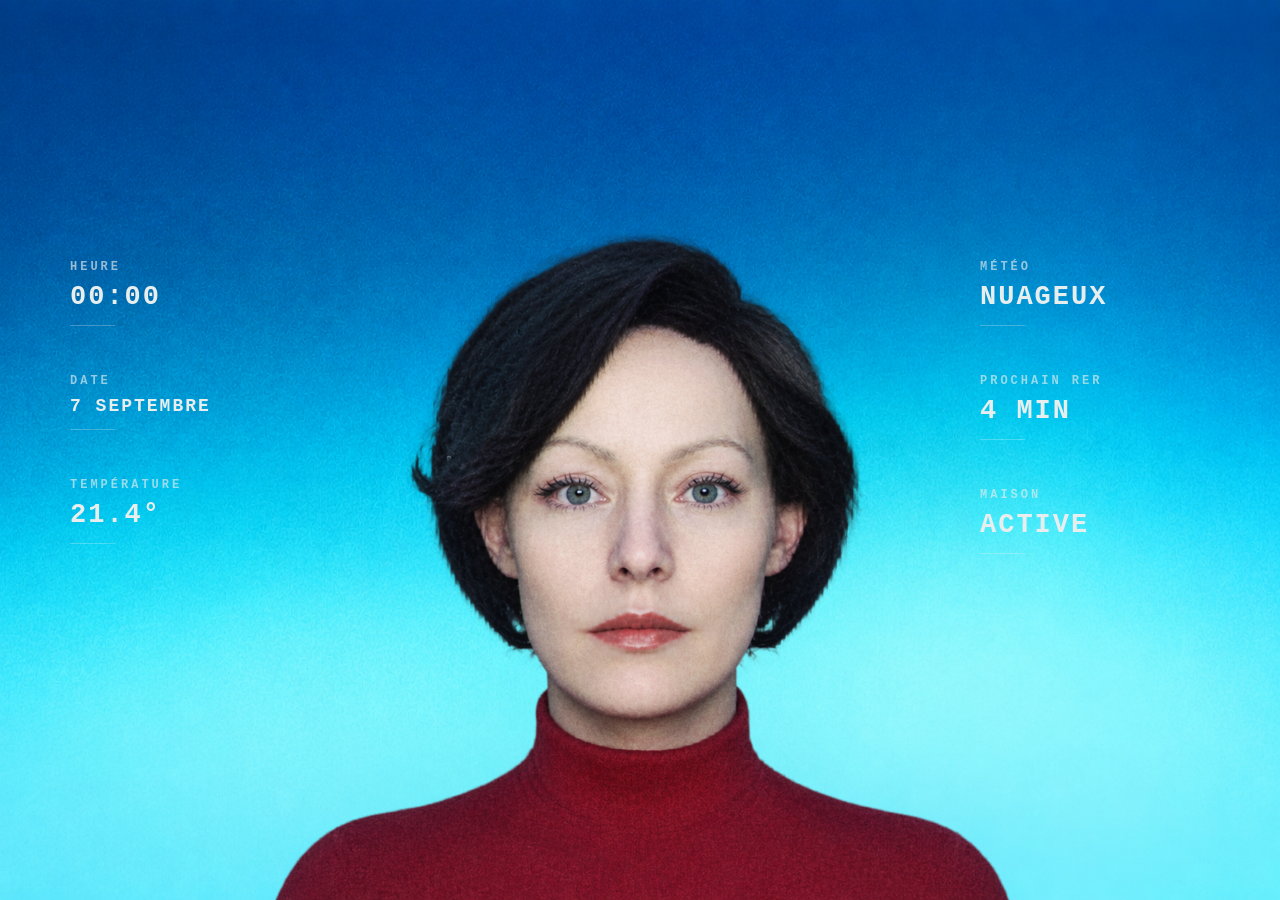
==== cassandra/app/index.html @ ab680848 "2.2.3 - Division des fichiers" ====
<!DOCTYPE html>
<html>

<head>

    <meta charset="UTF-8">

    <title>Cassandra</title>

    <link rel="stylesheet" href="style.css">

</head>

<body>

<div id="screen">

    <!-- BACKGROUND -->
    <img id="background" src="images/background.png">


    <!-- CASSANDRA -->
    <!-- CASSANDRA -->

    <div id="cassandra">

        <!-- IMAGE FIXE -->
        <img
            id="cassandraImage"
            src="images/cassandraNormal.png"
            alt="Cassandra"
        >

        <!-- YEUX ANIMÉS -->
        <img
            id="cassandraEyes"
            src="images/eyes/eyes1.png"
            alt=""
        >
        <img
            id="cassandraMouth"
            src="images/mouth/mouth1.png"
            alt=""
        >

    </div>


    <!-- LEFT INFORMATION -->

    <div id="leftInfo">

        <div class="dataBlock">

            <div class="label">
                HEURE
            </div>

            <div id="clock" class="value">
                00:00
            </div>

        </div>


        <div class="dataBlock">

            <div class="label">
                DATE
            </div>

            <div id="date" class="value small">
                7 SEPTEMBRE
            </div>

        </div>


        <div class="dataBlock">

            <div class="label">
                TEMPÉRATURE
            </div>

            <div id="temperature" class="value">
                21.4°
            </div>

        </div>

    </div>



    <!-- RIGHT INFORMATION -->

    <div id="rightInfo">

        <div class="dataBlock">

            <div class="label">
                MÉTÉO
            </div>

            <div id="weather" class="value">
                NUAGEUX
            </div>

        </div>


        <div class="dataBlock">

            <div class="label">
                PROCHAIN RER
            </div>

            <div id="rer" class="value">
                4 MIN
            </div>

        </div>


        <div class="dataBlock">

            <div class="label">
                MAISON
            </div>

            <div id="houseStatus" class="value">
                ACTIVE
            </div>

        </div>

    </div>


</div>

<script src="js/config.js"></script>
<script src="js/clock.js"></script>
<script src="js/images.js"></script>
<script src="js/eyes.js"></script>
<script src="js/mouth.js"></script>
<script src="js/expressions.js"></script>
<script src="js/breathing.js"></script>
<script src="js/homeassistant.js"></script>
<script src="app.js"></script>

</body>

</html>
---- cassandra/app/style.css ----
html, body {
    margin: 0;
    padding: 0;
    width: 100%;
    height: 100%;
    overflow: hidden;
    background: #050608;
    font-family: "Courier New", Courier, monospace;
}

/* =========================================
   ÉCRAN
   ========================================= */

#screen {
    position: relative;
    width: 100%;
    height: 100%;
    overflow: hidden;
    color: #e8eeee;
}

/* =========================================
   BACKGROUND
============================================ */

#background {
    position: absolute;
    left: 0;
    top: 0;
    width: 100%;
    height: 100%;
    z-index: 1;
}

/* =========================================
CASSANDRA
========================================= */

#cassandra {
position: absolute;
left: 50%;
bottom: 0;
width: 1200px;
margin-left: -600px;
z-index: 5;
text-align: center;
}

#cassandraImage {
display: block;
width: 1200px;
height: auto;
margin: 0;
}

/* =========================================
VISAGE
========================================= */

/*
IMPORTANT :
Les images Eyes et Mouth font maintenant
exactement la même taille que Cassandra :

    1671 × 941 px

Elles contiennent uniquement leur élément
visible + transparence autour.

On les superpose donc directement à
Cassandra, puis on les réduit exactement
comme l'image principale.
*/

#cassandraEyes {
position: absolute;
left: 0;
top: 0;
width: 100%;
height: auto;
z-index: 10;
display: block;
margin: 0;
}

#cassandraMouth {
position: absolute;
left: 0;
top: 0;
width: 100%;
height: auto;
z-index: 11;
display: block;
margin: 0;
}


/* =========================================
   INFORMATIONS GAUCHE
   ========================================= */

#leftInfo {
    position: absolute;
    left: 70px;
    top: 50%;
    width: 230px;
    margin-top: -190px;
    z-index: 10;
}


/* =========================================
   INFORMATIONS DROITE
   ========================================= */

#rightInfo {
    position: absolute;
    right: 70px;
    top: 50%;
    width: 230px;
    margin-top: -190px;
    z-index: 10;
}


/* =========================================
   BLOCS
   ========================================= */

.dataBlock {
    margin-bottom: 48px;
}


/* =========================================
   LABEL
   ========================================= */

.label {
    font-family: "Courier New", Courier, monospace;
    font-size: 12px;
    font-weight: bold;
    letter-spacing: 3px;
    opacity: 0.65;
}


/* =========================================
   VALEUR
   ========================================= */

.value {

    margin-top: 8px;
    font-family: "Courier New", Courier, monospace;
    font-size: 27px;
    font-weight: bold;
    letter-spacing: 2px;
}


.value.small {
    font-size: 18px;
    letter-spacing: 2px;
}


/* =========================================
   PETITE LIGNE RETRO
   ========================================= */

.dataBlock:after {
    content: "";
    display: block;
    width: 45px;
    height: 1px;
    margin-top: 13px;
    background: #e8eeee;
    opacity: 0.28;
}
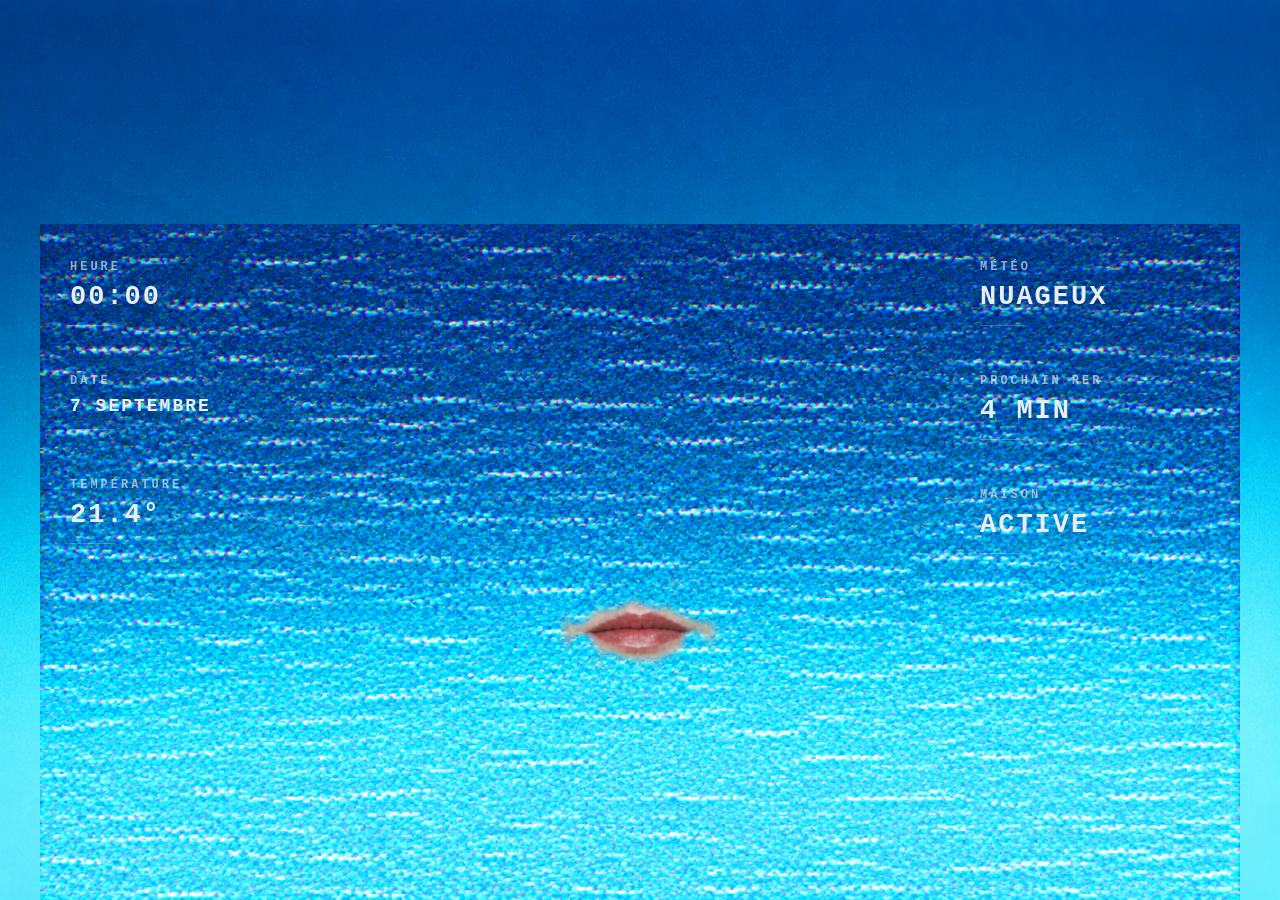
==== commit cd3b7d61: "3.0.0 - Intégration de HA dans CA" ====
--- a/cassandra/app/index.html
+++ b/cassandra/app/index.html
@@ -20,7 +20,6 @@
 
 
     <!-- CASSANDRA -->
-    <!-- CASSANDRA -->
 
     <div id="cassandra">
 
@@ -42,6 +41,10 @@
             src="images/mouth/mouth1.png"
             alt=""
         >
+
+        <img id="mist"
+                src="images/mist/Mist9.png"
+                alt="">
 
     </div>
 
@@ -148,6 +151,7 @@
 <script src="js/breathing.js"></script>
 <script src="js/homeassistant.js"></script>
 <script src="app.js"></script>
+<script src="js/mist.js"></script>
 
 </body>
 
--- a/cassandra/app/style.css
+++ b/cassandra/app/style.css
@@ -180,3 +180,12 @@
     opacity: 0.28;
 }
 
+#mist {
+    position: absolute;
+    left: 0;
+    top: 0;
+    width: 100%;
+    height: 100%;
+    z-index: 4;
+    pointer-events: none;
+}
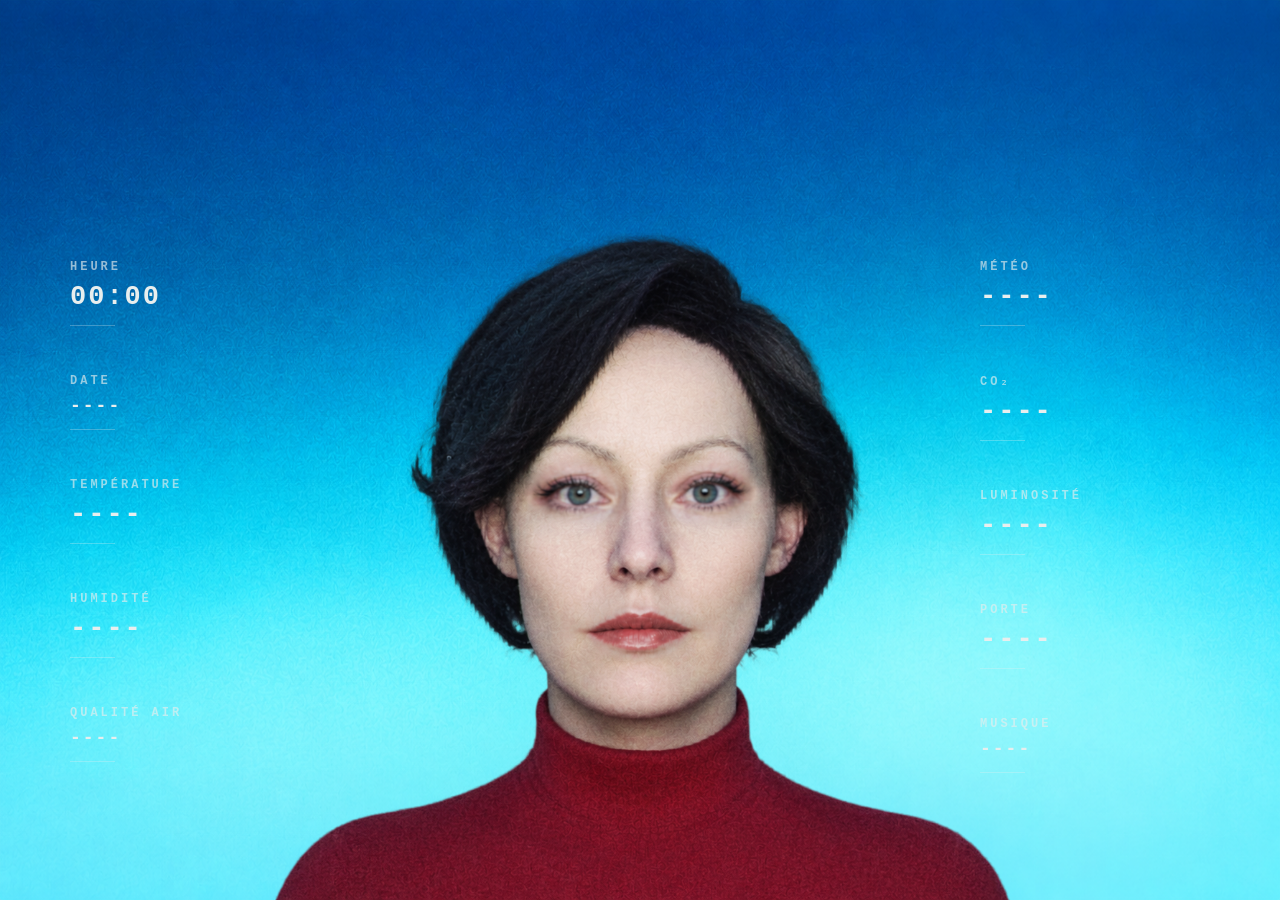
==== commit d8420f09: "3.0.0 - Intégration de HA dans CA" ====
--- a/cassandra/app/index.html
+++ b/cassandra/app/index.html
@@ -15,41 +15,55 @@
 
 <div id="screen">
 
-    <!-- BACKGROUND -->
-    <img id="background" src="images/background.png">
-
-
-    <!-- CASSANDRA -->
+    <!-- =====================================
+         BACKGROUND
+         ===================================== -->
+
+    <img
+        id="background"
+        src="images/background.png"
+        alt=""
+    >
+
+
+    <!-- =====================================
+         CASSANDRA
+         ===================================== -->
 
     <div id="cassandra">
 
         <!-- IMAGE FIXE -->
+
         <img
             id="cassandraImage"
             src="images/cassandraNormal.png"
             alt="Cassandra"
         >
 
-        <!-- YEUX ANIMÉS -->
+
+        <!-- YEUX -->
+
         <img
             id="cassandraEyes"
-            src="images/eyes/eyes1.png"
+            src="images/eyes/Eyes1.png"
             alt=""
         >
+
+
+        <!-- BOUCHE -->
+
         <img
             id="cassandraMouth"
-            src="images/mouth/mouth1.png"
+            src="images/mouth/Mouth1.png"
             alt=""
         >
 
-        <img id="mist"
-                src="images/mist/Mist9.png"
-                alt="">
-
-    </div>
-
-
-    <!-- LEFT INFORMATION -->
+    </div>
+
+
+    <!-- =====================================
+         INFORMATIONS GAUCHE
+         ===================================== -->
 
     <div id="leftInfo">
 
@@ -59,7 +73,10 @@
                 HEURE
             </div>
 
-            <div id="clock" class="value">
+            <div
+                id="clock"
+                class="value"
+            >
                 00:00
             </div>
 
@@ -72,8 +89,11 @@
                 DATE
             </div>
 
-            <div id="date" class="value small">
-                7 SEPTEMBRE
+            <div
+                id="date"
+                class="value small"
+            >
+                ----
             </div>
 
         </div>
@@ -85,17 +105,53 @@
                 TEMPÉRATURE
             </div>
 
-            <div id="temperature" class="value">
-                21.4°
-            </div>
-
-        </div>
-
-    </div>
-
-
-
-    <!-- RIGHT INFORMATION -->
+            <div
+                id="temperature"
+                class="value"
+            >
+                ----
+            </div>
+
+        </div>
+
+
+        <div class="dataBlock">
+
+            <div class="label">
+                HUMIDITÉ
+            </div>
+
+            <div
+                id="humidity"
+                class="value"
+            >
+                ----
+            </div>
+
+        </div>
+
+
+        <div class="dataBlock">
+
+            <div class="label">
+                QUALITÉ AIR
+            </div>
+
+            <div
+                id="airQuality"
+                class="value small"
+            >
+                ----
+            </div>
+
+        </div>
+
+    </div>
+
+
+    <!-- =====================================
+         INFORMATIONS DROITE
+         ===================================== -->
 
     <div id="rightInfo">
 
@@ -105,42 +161,102 @@
                 MÉTÉO
             </div>
 
-            <div id="weather" class="value">
-                NUAGEUX
-            </div>
-
-        </div>
-
-
-        <div class="dataBlock">
-
-            <div class="label">
-                PROCHAIN RER
-            </div>
-
-            <div id="rer" class="value">
-                4 MIN
-            </div>
-
-        </div>
-
-
-        <div class="dataBlock">
-
-            <div class="label">
-                MAISON
-            </div>
-
-            <div id="houseStatus" class="value">
-                ACTIVE
-            </div>
-
-        </div>
-
-    </div>
-
+            <div
+                id="weather"
+                class="value"
+            >
+                ----
+            </div>
+
+        </div>
+
+
+        <div class="dataBlock">
+
+            <div class="label">
+                CO₂
+            </div>
+
+            <div
+                id="co2"
+                class="value"
+            >
+                ----
+            </div>
+
+        </div>
+
+
+        <div class="dataBlock">
+
+            <div class="label">
+                LUMINOSITÉ
+            </div>
+
+            <div
+                id="brightness"
+                class="value"
+            >
+                ----
+            </div>
+
+        </div>
+
+
+        <div class="dataBlock">
+
+            <div class="label">
+                PORTE
+            </div>
+
+            <div
+                id="door"
+                class="value"
+            >
+                ----
+            </div>
+
+        </div>
+
+
+        <div class="dataBlock">
+
+            <div class="label">
+                MUSIQUE
+            </div>
+
+            <div
+                id="music"
+                class="value small"
+            >
+                ----
+            </div>
+
+        </div>
+
+    </div>
+
+
+    <!-- =====================================
+         BROUILLARD GLOBAL
+         ===================================== -->
+
+    <div id="mist">
+
+        <img
+            id="mistImage"
+            src="images/mist/Mist9.png"
+            alt=""
+        >
+
+    </div>
 
 </div>
+
+
+<!-- =========================================
+     JAVASCRIPT
+     ========================================= -->
 
 <script src="js/config.js"></script>
 <script src="js/clock.js"></script>
@@ -150,8 +266,8 @@
 <script src="js/expressions.js"></script>
 <script src="js/breathing.js"></script>
 <script src="js/homeassistant.js"></script>
+<script src="js/mist.js"></script>
 <script src="app.js"></script>
-<script src="js/mist.js"></script>
 
 </body>
 
--- a/cassandra/app/style.css
+++ b/cassandra/app/style.css
@@ -180,12 +180,37 @@
     opacity: 0.28;
 }
 
+/* =========================================
+   BROUILLARD
+   ========================================= */
+
 #mist {
-    position: absolute;
+    position: fixed;
+
     left: 0;
     top: 0;
-    width: 100%;
-    height: 100%;
-    z-index: 4;
+
+    width: 100vw;
+    height: 100vh;
+
+    z-index: 1000;
+
+    display: none;
+
+    overflow: hidden;
+
     pointer-events: none;
+}
+
+
+#mistImage {
+    display: block;
+
+    width: 100vw;
+    height: 100vh;
+
+    object-fit: fill;
+
+    margin: 0;
+    padding: 0;
 }
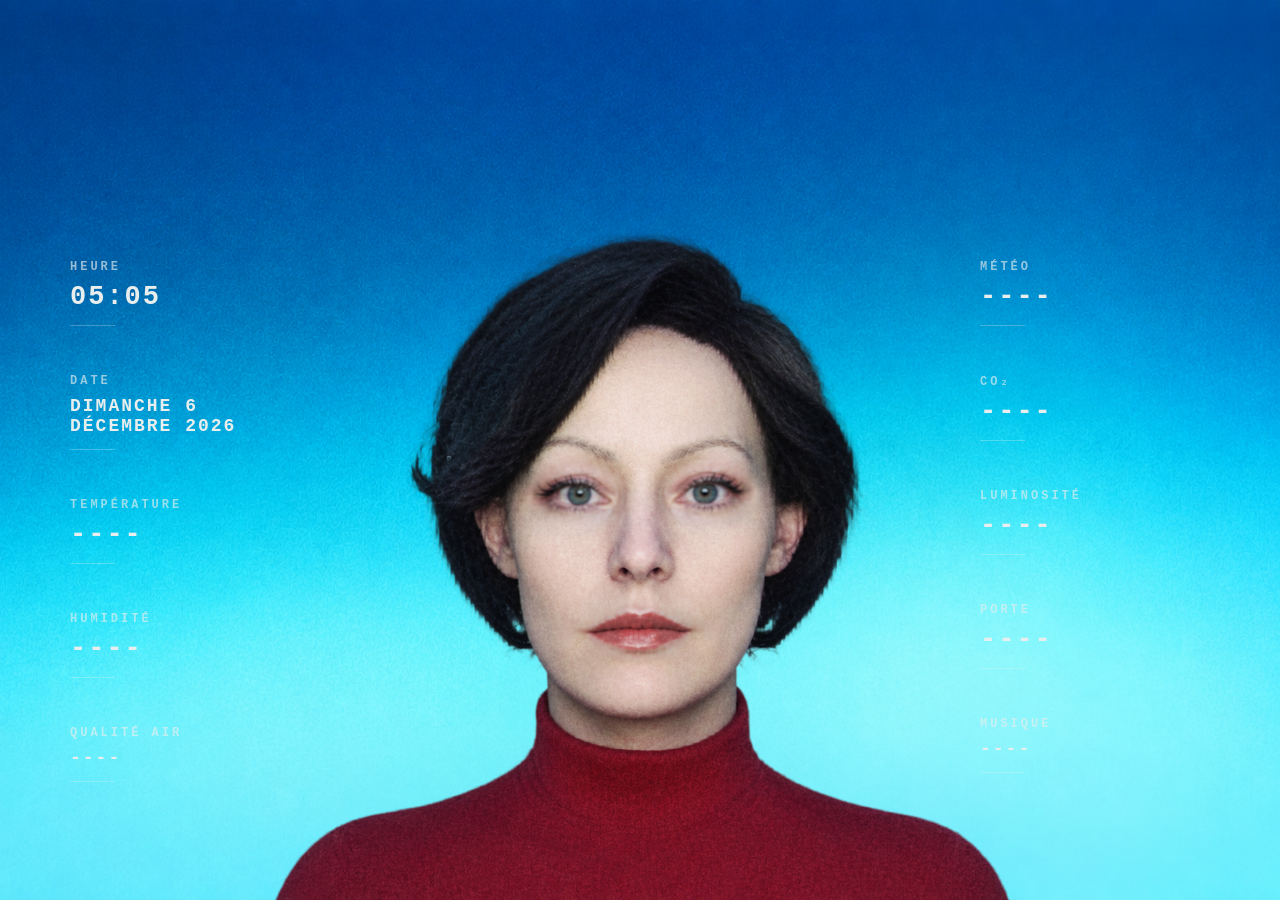
==== commit 5e128a8c: "4.0.0 - Cassandra's Brain" ====
--- a/cassandra/app/index.html
+++ b/cassandra/app/index.html
@@ -267,6 +267,7 @@
 <script src="js/breathing.js"></script>
 <script src="js/homeassistant.js"></script>
 <script src="js/mist.js"></script>
+<script src="js/behavior.js"></script>
 <script src="app.js"></script>
 
 </body>
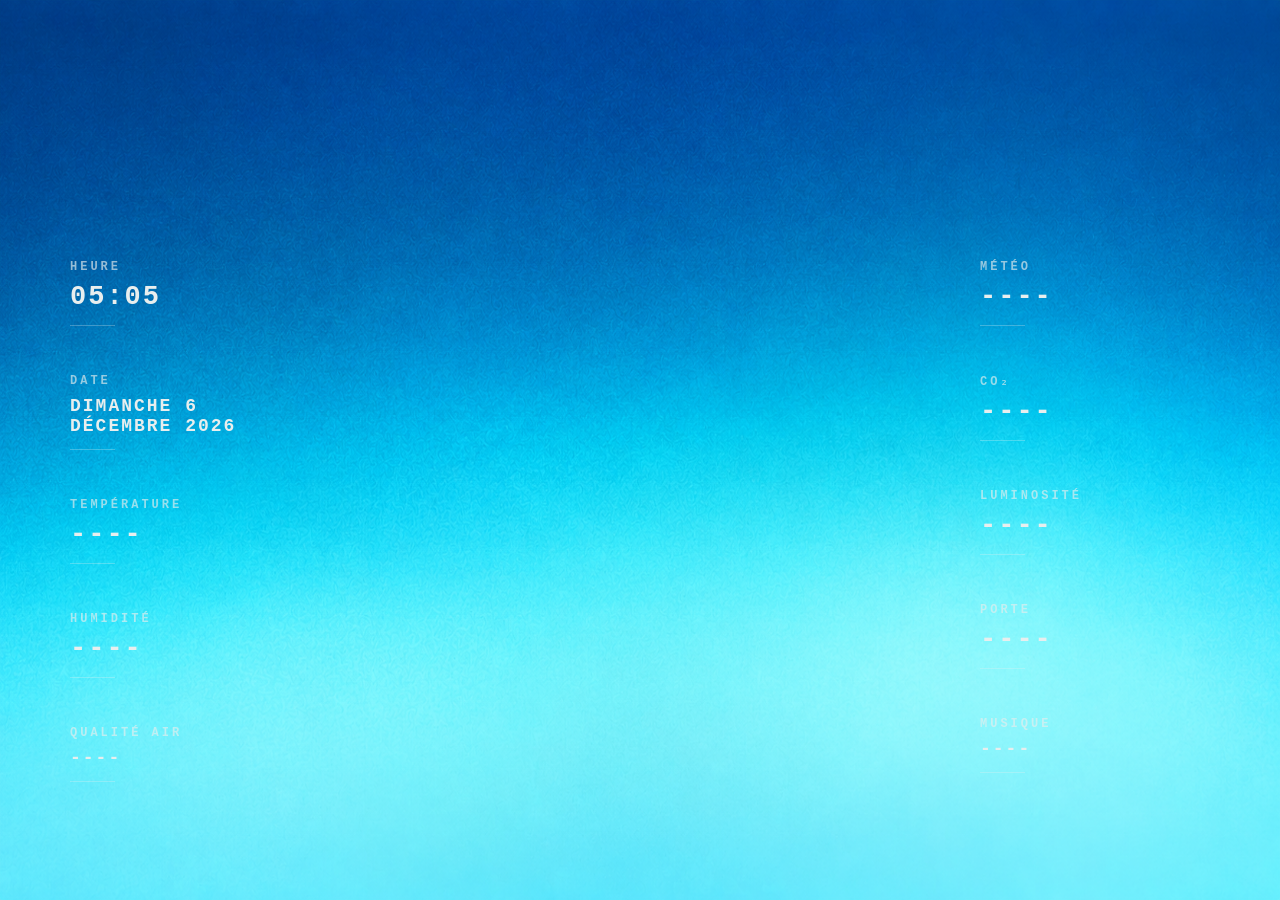
==== commit 3cd987c8: "4.0.3 - Cassandra's Brain" ====
--- a/cassandra/app/index.html
+++ b/cassandra/app/index.html
@@ -40,6 +40,13 @@
             alt="Cassandra"
         >
 
+        <!-- CORPS -->
+
+        <img
+            id="cassandraBody"
+            src="images/body/cassandraBody.png"
+            alt=""
+        >
 
         <!-- YEUX -->
 
--- a/cassandra/app/style.css
+++ b/cassandra/app/style.css
@@ -48,12 +48,37 @@
 }
 
 #cassandraImage {
-display: block;
-width: 1200px;
-height: auto;
-margin: 0;
-}
-
+    position: absolute;
+    left: 0;
+    top: 0;
+
+    width: 100%;
+    height: auto;
+
+    z-index: 5;
+
+    display: block;
+    margin: 0;
+}
+
+
+/* =========================================
+   CORPS
+   ========================================= */
+
+#cassandraBody {
+    position: absolute;
+    left: 0;
+    top: 0;
+
+    width: 100%;
+    height: auto;
+
+    z-index: 6;
+
+    display: block;
+    margin: 0;
+}
 /* =========================================
 VISAGE
 ========================================= */
@@ -183,34 +208,24 @@
 /* =========================================
    BROUILLARD
    ========================================= */
-
 #mist {
     position: fixed;
-
-    left: 0;
-    top: 0;
-
-    width: 100vw;
-    height: 100vh;
+    left: 50%;
+    bottom: 0;
+
+    width: 1200px;
+    height: auto;
+
+    margin-left: -600px;
 
     z-index: 1000;
 
     display: none;
-
-    overflow: hidden;
-
     pointer-events: none;
 }
 
-
 #mistImage {
     display: block;
-
-    width: 100vw;
-    height: 100vh;
-
-    object-fit: fill;
-
-    margin: 0;
-    padding: 0;
+    width: 1200px;
+    height: auto;
 }
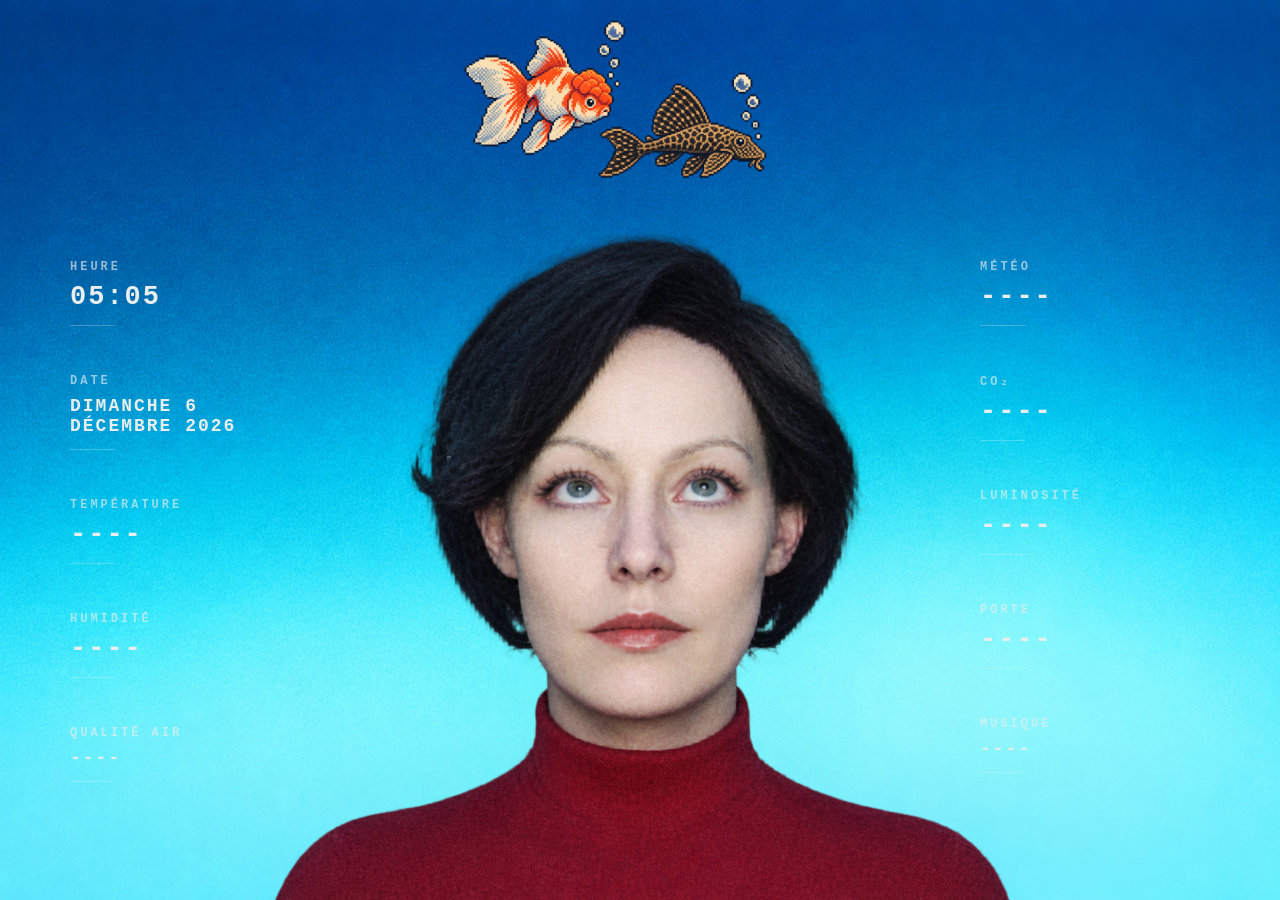
==== commit 394b895d: "4.1.0 - Cassandra's fish ?" ====
--- a/cassandra/app/index.html
+++ b/cassandra/app/index.html
@@ -24,7 +24,15 @@
         src="images/background.png"
         alt=""
     >
-
+    <div id="fish">
+
+        <img
+            id="fishImage"
+            src="images/fish/Fish1.png"
+            alt=""
+        >
+
+    </div>
 
     <!-- =====================================
          CASSANDRA
@@ -269,6 +277,7 @@
 <script src="js/clock.js"></script>
 <script src="js/images.js"></script>
 <script src="js/eyes.js"></script>
+<script src="js/fish.js"></script>
 <script src="js/mouth.js"></script>
 <script src="js/expressions.js"></script>
 <script src="js/breathing.js"></script>
--- a/cassandra/app/style.css
+++ b/cassandra/app/style.css
@@ -34,17 +34,45 @@
 }
 
 /* =========================================
+   POISSONS
+   ========================================= */
+
+#fish {
+    position: absolute;
+    left: 0;
+    top: 0;
+    width: 100%;
+    height: 100%;
+    z-index: 2;
+    pointer-events: none;
+}
+
+#fishImage {
+    position: absolute;
+    left: 0;
+    top: 0;
+    width: 100%;
+    height: auto;
+    display: block;
+    margin: 0;
+    pointer-events: none;
+}
+
+/* =========================================
 CASSANDRA
 ========================================= */
-
 #cassandra {
-position: absolute;
-left: 50%;
-bottom: 0;
-width: 1200px;
-margin-left: -600px;
-z-index: 5;
-text-align: center;
+    position: absolute;
+    left: 50%;
+    bottom: 0;
+
+    width: 1200px;
+    height: 676px;
+
+    margin-left: -600px;
+
+    z-index: 5;
+    text-align: center;
 }
 
 #cassandraImage {
@@ -61,11 +89,6 @@
     margin: 0;
 }
 
-
-/* =========================================
-   CORPS
-   ========================================= */
-
 #cassandraBody {
     position: absolute;
     left: 0;
@@ -79,45 +102,33 @@
     display: block;
     margin: 0;
 }
-/* =========================================
-VISAGE
-========================================= */
-
-/*
-IMPORTANT :
-Les images Eyes et Mouth font maintenant
-exactement la même taille que Cassandra :
-
-    1671 × 941 px
-
-Elles contiennent uniquement leur élément
-visible + transparence autour.
-
-On les superpose donc directement à
-Cassandra, puis on les réduit exactement
-comme l'image principale.
-*/
 
 #cassandraEyes {
-position: absolute;
-left: 0;
-top: 0;
-width: 100%;
-height: auto;
-z-index: 10;
-display: block;
-margin: 0;
+    position: absolute;
+    left: 0;
+    top: 0;
+
+    width: 100%;
+    height: auto;
+
+    z-index: 10;
+
+    display: block;
+    margin: 0;
 }
 
 #cassandraMouth {
-position: absolute;
-left: 0;
-top: 0;
-width: 100%;
-height: auto;
-z-index: 11;
-display: block;
-margin: 0;
+    position: absolute;
+    left: 0;
+    top: 0;
+
+    width: 100%;
+    height: auto;
+
+    z-index: 11;
+
+    display: block;
+    margin: 0;
 }
 
 
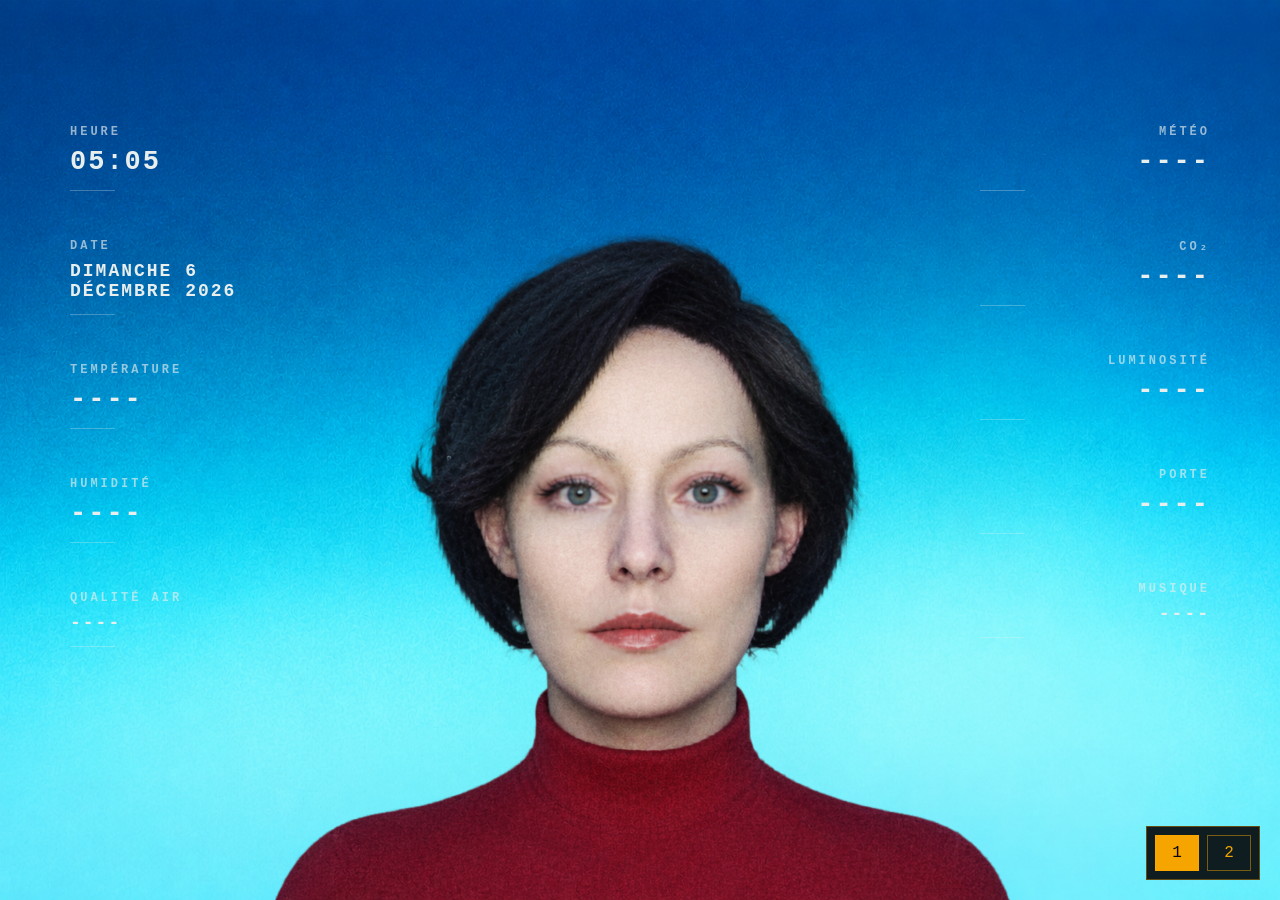
==== commit c59fee93: "Cassandra Expends Over The World" ====
--- a/cassandra/app/index.html
+++ b/cassandra/app/index.html
@@ -9,88 +9,751 @@
 
     <link rel="stylesheet" href="style.css">
 
+    <style>
+
+        /* =========================================================
+           GESTION DES ÉCRANS
+           ========================================================= */
+
+        .appScreen {
+            position: absolute;
+            inset: 0;
+            width: 100%;
+            height: 100%;
+        }
+
+        #transportScreen {
+            display: none;
+            background: #050608;
+            color: #f5a400;
+            font-family: "Courier New", Courier, monospace;
+            overflow: hidden;
+        }
+
+
+        /* =========================================================
+           SÉLECTEUR MANUEL
+           
+           Temporaire : sera remplacé plus tard par la télécommande
+           IKEA via Home Assistant.
+           ========================================================= */
+
+        #screenSelector {
+
+            position: fixed;
+
+            right: 20px;
+            bottom: 20px;
+
+            z-index: 9999;
+
+            display: flex;
+            gap: 8px;
+
+            padding: 8px;
+
+            background: rgba(5, 6, 8, 0.90);
+
+            border: 1px solid rgba(255, 170, 0, 0.35);
+
+            font-family: "Courier New", monospace;
+
+        }
+
+        #screenSelector button {
+
+            min-width: 44px;
+            min-height: 36px;
+
+            padding: 5px 10px;
+
+            background: transparent;
+
+            border: 1px solid rgba(255, 170, 0, 0.45);
+
+            color: #f5a400;
+
+            font-family: inherit;
+
+            cursor: pointer;
+
+        }
+
+        #screenSelector button.active {
+
+            background: #f5a400;
+
+            color: #050608;
+
+        }
+
+        #screenSelector button:hover {
+
+            background: #f5a400;
+
+            color: #050608;
+
+        }
+
+
+        /* =========================================================
+           ÉCRAN IDFM
+           ========================================================= */
+
+        #transportScreen {
+
+            position: absolute;
+
+            inset: 0;
+
+            box-sizing: border-box;
+
+            padding: 55px 75px;
+
+            background:
+
+                radial-gradient(
+                    ellipse at center,
+                    rgba(255, 170, 0, 0.025) 0%,
+                    rgba(0, 0, 0, 0) 70%
+                ),
+
+                #050608;
+
+        }
+
+
+        /* Scanlines CRT */
+
+        #transportScreen::after {
+
+            content: "";
+
+            position: absolute;
+
+            inset: 0;
+
+            pointer-events: none;
+
+            background:
+                repeating-linear-gradient(
+                    to bottom,
+                    rgba(255,255,255,0.018) 0px,
+                    rgba(255,255,255,0.018) 1px,
+                    transparent 1px,
+                    transparent 4px
+                );
+
+            opacity: 0.45;
+
+        }
+
+
+        /* =========================================================
+           EN-TÊTE
+           ========================================================= */
+
+        .transportHeader {
+
+            display: flex;
+
+            align-items: center;
+
+            justify-content: space-between;
+
+            height: 72px;
+
+            border-bottom: 2px solid #f5a400;
+
+        }
+
+        .transportTitle {
+
+            font-size: 42px;
+
+            font-weight: bold;
+
+            letter-spacing: -2px;
+
+            text-transform: uppercase;
+
+        }
+
+        .transportClock {
+
+            font-size: 32px;
+
+            font-weight: bold;
+
+            white-space: nowrap;
+
+        }
+
+
+        /* =========================================================
+           GARE / DIRECTION
+           ========================================================= */
+
+        .transportStation {
+
+            display: flex;
+
+            align-items: baseline;
+
+            gap: 25px;
+
+            margin-top: 22px;
+
+            margin-bottom: 12px;
+
+        }
+
+        .stationLabel {
+
+            font-size: 21px;
+
+            text-transform: uppercase;
+
+        }
+
+        .stationName {
+
+            font-size: 38px;
+
+            font-weight: bold;
+
+        }
+
+        .direction {
+
+            margin-left: auto;
+
+            font-size: 23px;
+
+            text-transform: uppercase;
+
+        }
+
+
+        /* =========================================================
+           LISTE DES TRAINS
+           ========================================================= */
+
+        #departures {
+
+            display: flex;
+
+            flex-direction: column;
+
+        }
+
+
+        .departure {
+
+            display: grid;
+
+            grid-template-columns:
+                100px
+                minmax(250px, 1fr)
+                180px
+                75px;
+
+            align-items: center;
+
+            min-height: 112px;
+
+            border-top: 2px solid #f5a400;
+
+        }
+
+        .departure:last-child {
+
+            border-bottom: 2px solid #f5a400;
+
+        }
+
+
+        /* Icône RER */
+
+        .lineIcon {
+
+            width: 58px;
+            height: 58px;
+
+            border: 3px solid #f5a400;
+
+            display: flex;
+
+            align-items: center;
+            justify-content: center;
+
+            font-size: 27px;
+
+            font-weight: bold;
+
+        }
+
+
+        /* Destination */
+
+        .destination {
+
+            display: flex;
+
+            flex-direction: column;
+
+            min-width: 0;
+
+        }
+
+        .destinationName {
+
+            font-size: 33px;
+
+            font-weight: bold;
+
+            white-space: nowrap;
+
+            overflow: hidden;
+
+            text-overflow: ellipsis;
+
+        }
+
+        .trainInfo {
+
+            margin-top: 3px;
+
+            font-size: 20px;
+
+            white-space: nowrap;
+
+            overflow: hidden;
+
+            text-overflow: ellipsis;
+
+        }
+
+
+        /* Heure */
+
+        .departureTime {
+
+            font-size: 35px;
+
+            font-weight: bold;
+
+            text-align: right;
+
+        }
+
+
+        /* Voie */
+
+        .platform {
+
+            height: 62px;
+
+            width: 62px;
+
+            border: 3px solid #f5a400;
+
+            display: flex;
+
+            align-items: center;
+
+            justify-content: center;
+
+            font-size: 30px;
+
+            font-weight: bold;
+
+            margin-left: auto;
+
+        }
+
+
+        /* =========================================================
+           BANDEAU INFORMATION
+           ========================================================= */
+
+        .transportFooter {
+
+            position: absolute;
+
+            left: 75px;
+
+            right: 75px;
+
+            bottom: 48px;
+
+            height: 65px;
+
+            display: flex;
+
+            align-items: center;
+
+            border-top: 2px solid #f5a400;
+
+            font-size: 22px;
+
+        }
+
+        .warning {
+
+            margin-right: 20px;
+
+            font-size: 28px;
+
+            font-weight: bold;
+
+        }
+
+        #transportMessage {
+
+            white-space: nowrap;
+
+            overflow: hidden;
+
+            text-overflow: ellipsis;
+
+        }
+
+
+        /* =========================================================
+           PETITS ÉCRANS
+           ========================================================= */
+
+        @media (max-width: 1000px) {
+
+            #transportScreen {
+
+                padding: 30px;
+
+            }
+
+            .departure {
+
+                grid-template-columns:
+                    70px
+                    minmax(150px, 1fr)
+                    120px
+                    55px;
+
+            }
+
+            .destinationName {
+
+                font-size: 24px;
+
+            }
+
+            .departureTime {
+
+                font-size: 27px;
+
+            }
+
+            .transportFooter {
+
+                left: 30px;
+                right: 30px;
+
+            }
+
+        }
+
+    </style>
+
 </head>
 
+
 <body>
 
+
 <div id="screen">
 
-    <!-- =====================================
-         BACKGROUND
-         ===================================== -->
-
-    <img
-        id="background"
-        src="images/background.png"
-        alt=""
+
+    <!-- =========================================================
+         ÉCRAN 1 : CASSANDRA
+         ========================================================= -->
+
+    <div
+        id="cassandraScreen"
+        class="appScreen"
     >
-    <div id="fish">
+
+
+        <!-- =====================================
+             BACKGROUND
+             ===================================== -->
 
         <img
-            id="fishImage"
-            src="images/fish/Fish1.png"
+            id="background"
+            src="images/background.png"
             alt=""
         >
 
+
+        <div id="fish">
+
+            <img
+                id="fishImage"
+                src="images/fish/Fish1.png"
+                alt=""
+            >
+
+        </div>
+
+
+        <!-- =====================================
+             CASSANDRA
+             ===================================== -->
+
+        <div id="cassandra">
+
+            <img
+                id="cassandraImage"
+                src="images/cassandraNormal.png"
+                alt="Cassandra"
+            >
+
+            <img
+                id="cassandraBody"
+                src="images/body/cassandraBody.png"
+                alt=""
+            >
+
+            <img
+                id="cassandraEyes"
+                src="images/eyes/Eyes1.png"
+                alt=""
+            >
+
+            <img
+                id="cassandraMouth"
+                src="images/mouth/Mouth1.png"
+                alt=""
+            >
+
+        </div>
+
+
+        <!-- =====================================
+             INFORMATIONS GAUCHE
+             ===================================== -->
+
+        <div id="leftInfo">
+
+            <div class="dataBlock">
+
+                <div class="label">
+                    HEURE
+                </div>
+
+                <div
+                    id="clock"
+                    class="value"
+                >
+                    00:00
+                </div>
+
+            </div>
+
+
+            <div class="dataBlock">
+
+                <div class="label">
+                    DATE
+                </div>
+
+                <div
+                    id="date"
+                    class="value small"
+                >
+                    ----
+                </div>
+
+            </div>
+
+
+            <div class="dataBlock">
+
+                <div class="label">
+                    TEMPÉRATURE
+                </div>
+
+                <div
+                    id="temperature"
+                    class="value"
+                >
+                    ----
+                </div>
+
+            </div>
+
+
+            <div class="dataBlock">
+
+                <div class="label">
+                    HUMIDITÉ
+                </div>
+
+                <div
+                    id="humidity"
+                    class="value"
+                >
+                    ----
+                </div>
+
+            </div>
+
+
+            <div class="dataBlock">
+
+                <div class="label">
+                    QUALITÉ AIR
+                </div>
+
+                <div
+                    id="airQuality"
+                    class="value small"
+                >
+                    ----
+                </div>
+
+            </div>
+
+        </div>
+
+
+        <!-- =====================================
+             INFORMATIONS DROITE
+             ===================================== -->
+
+        <div id="rightInfo">
+
+            <div class="dataBlock">
+
+                <div class="label">
+                    MÉTÉO
+                </div>
+
+                <div
+                    id="weather"
+                    class="value"
+                >
+                    ----
+                </div>
+
+            </div>
+
+
+            <div class="dataBlock">
+
+                <div class="label">
+                    CO₂
+                </div>
+
+                <div
+                    id="co2"
+                    class="value"
+                >
+                    ----
+                </div>
+
+            </div>
+
+
+            <div class="dataBlock">
+
+                <div class="label">
+                    LUMINOSITÉ
+                </div>
+
+                <div
+                    id="brightness"
+                    class="value"
+                >
+                    ----
+                </div>
+
+            </div>
+
+
+            <div class="dataBlock">
+
+                <div class="label">
+                    PORTE
+                </div>
+
+                <div
+                    id="door"
+                    class="value"
+                >
+                    ----
+                </div>
+
+            </div>
+
+
+            <div class="dataBlock">
+
+                <div class="label">
+                    MUSIQUE
+                </div>
+
+                <div
+                    id="music"
+                    class="value small"
+                >
+                    ----
+                </div>
+
+            </div>
+
+        </div>
+
+
+        <!-- =====================================
+             BROUILLARD GLOBAL
+             ===================================== -->
+
+        <div id="mist">
+
+            <img
+                id="mistImage"
+                src="images/mist/Mist9.png"
+                alt=""
+            >
+
+        </div>
+
+
     </div>
 
-    <!-- =====================================
-         CASSANDRA
-         ===================================== -->
-
-    <div id="cassandra">
-
-        <!-- IMAGE FIXE -->
-
-        <img
-            id="cassandraImage"
-            src="images/cassandraNormal.png"
-            alt="Cassandra"
-        >
-
-        <!-- CORPS -->
-
-        <img
-            id="cassandraBody"
-            src="images/body/cassandraBody.png"
-            alt=""
-        >
-
-        <!-- YEUX -->
-
-        <img
-            id="cassandraEyes"
-            src="images/eyes/Eyes1.png"
-            alt=""
-        >
-
-
-        <!-- BOUCHE -->
-
-        <img
-            id="cassandraMouth"
-            src="images/mouth/Mouth1.png"
-            alt=""
-        >
-
-    </div>
-
-
-    <!-- =====================================
-         INFORMATIONS GAUCHE
-         ===================================== -->
-
-    <div id="leftInfo">
-
-        <div class="dataBlock">
-
-            <div class="label">
-                HEURE
+
+    <!-- =========================================================
+         ÉCRAN 2 : TRANSPORTS IDFM
+         ========================================================= -->
+
+    <div
+        id="transportScreen"
+        class="appScreen"
+    >
+
+
+        <!-- EN-TÊTE -->
+
+        <div class="transportHeader">
+
+            <div class="transportTitle">
+                Prochains départs
             </div>
 
             <div
-                id="clock"
-                class="value"
+                id="transportClock"
+                class="transportClock"
             >
                 00:00
             </div>
@@ -98,180 +761,227 @@
         </div>
 
 
-        <div class="dataBlock">
-
-            <div class="label">
-                DATE
-            </div>
-
-            <div
-                id="date"
-                class="value small"
-            >
-                ----
+        <!-- GARE -->
+
+        <div class="transportStation">
+
+            <div class="stationLabel">
+                Gare
+            </div>
+
+            <div class="stationName">
+                Sucy - Bonneuil
+            </div>
+
+            <div class="direction">
+                Direction Paris
             </div>
 
         </div>
 
 
-        <div class="dataBlock">
-
-            <div class="label">
-                TEMPÉRATURE
-            </div>
-
-            <div
-                id="temperature"
-                class="value"
-            >
-                ----
-            </div>
+        <!-- TRAINS -->
+
+        <div id="departures">
+
+
+            <div class="departure">
+
+                <div class="lineIcon">
+                    A
+                </div>
+
+                <div class="destination">
+
+                    <div class="destinationName">
+                        Paris
+                    </div>
+
+                    <div class="trainInfo">
+                        RER A · Train en approche
+                    </div>
+
+                </div>
+
+                <div class="departureTime">
+                    --:--
+                </div>
+
+                <div class="platform">
+                    -
+                </div>
+
+            </div>
+
+
+            <div class="departure">
+
+                <div class="lineIcon">
+                    A
+                </div>
+
+                <div class="destination">
+
+                    <div class="destinationName">
+                        Paris
+                    </div>
+
+                    <div class="trainInfo">
+                        RER A · Train
+                    </div>
+
+                </div>
+
+                <div class="departureTime">
+                    --:--
+                </div>
+
+                <div class="platform">
+                    -
+                </div>
+
+            </div>
+
+
+            <div class="departure">
+
+                <div class="lineIcon">
+                    A
+                </div>
+
+                <div class="destination">
+
+                    <div class="destinationName">
+                        Paris
+                    </div>
+
+                    <div class="trainInfo">
+                        RER A · Train
+                    </div>
+
+                </div>
+
+                <div class="departureTime">
+                    --:--
+                </div>
+
+                <div class="platform">
+                    -
+                </div>
+
+            </div>
+
+
+            <div class="departure">
+
+                <div class="lineIcon">
+                    A
+                </div>
+
+                <div class="destination">
+
+                    <div class="destinationName">
+                        Paris
+                    </div>
+
+                    <div class="trainInfo">
+                        RER A · Train
+                    </div>
+
+                </div>
+
+                <div class="departureTime">
+                    --:--
+                </div>
+
+                <div class="platform">
+                    -
+                </div>
+
+            </div>
+
+
+            <div class="departure">
+
+                <div class="lineIcon">
+                    A
+                </div>
+
+                <div class="destination">
+
+                    <div class="destinationName">
+                        Paris
+                    </div>
+
+                    <div class="trainInfo">
+                        RER A · Train
+                    </div>
+
+                </div>
+
+                <div class="departureTime">
+                    --:--
+                </div>
+
+                <div class="platform">
+                    -
+                </div>
+
+            </div>
+
 
         </div>
 
 
-        <div class="dataBlock">
-
-            <div class="label">
-                HUMIDITÉ
-            </div>
-
-            <div
-                id="humidity"
-                class="value"
-            >
-                ----
+        <!-- MESSAGE -->
+
+        <div class="transportFooter">
+
+            <div class="warning">
+                ⚠
+            </div>
+
+            <div id="transportMessage">
+                Informations trafic — Données temps réel IDFM
             </div>
 
         </div>
 
 
-        <div class="dataBlock">
-
-            <div class="label">
-                QUALITÉ AIR
-            </div>
-
-            <div
-                id="airQuality"
-                class="value small"
-            >
-                ----
-            </div>
-
-        </div>
-
     </div>
 
 
-    <!-- =====================================
-         INFORMATIONS DROITE
-         ===================================== -->
-
-    <div id="rightInfo">
-
-        <div class="dataBlock">
-
-            <div class="label">
-                MÉTÉO
-            </div>
-
-            <div
-                id="weather"
-                class="value"
-            >
-                ----
-            </div>
-
-        </div>
-
-
-        <div class="dataBlock">
-
-            <div class="label">
-                CO₂
-            </div>
-
-            <div
-                id="co2"
-                class="value"
-            >
-                ----
-            </div>
-
-        </div>
-
-
-        <div class="dataBlock">
-
-            <div class="label">
-                LUMINOSITÉ
-            </div>
-
-            <div
-                id="brightness"
-                class="value"
-            >
-                ----
-            </div>
-
-        </div>
-
-
-        <div class="dataBlock">
-
-            <div class="label">
-                PORTE
-            </div>
-
-            <div
-                id="door"
-                class="value"
-            >
-                ----
-            </div>
-
-        </div>
-
-
-        <div class="dataBlock">
-
-            <div class="label">
-                MUSIQUE
-            </div>
-
-            <div
-                id="music"
-                class="value small"
-            >
-                ----
-            </div>
-
-        </div>
-
-    </div>
-
-
-    <!-- =====================================
-         BROUILLARD GLOBAL
-         ===================================== -->
-
-    <div id="mist">
-
-        <img
-            id="mistImage"
-            src="images/mist/Mist9.png"
-            alt=""
-        >
-
-    </div>
-
 </div>
 
 
-<!-- =========================================
+<!-- =========================================================
+     SÉLECTEUR MANUEL
+     TEMPORAIRE
+     ========================================================= -->
+
+<div id="screenSelector">
+
+    <button
+        type="button"
+        id="screenButton1"
+        class="active"
+    >
+        1
+    </button>
+
+    <button
+        type="button"
+        id="screenButton2"
+    >
+        2
+    </button>
+
+</div>
+
+
+<!-- =========================================================
      JAVASCRIPT
-     ========================================= -->
+     ========================================================= -->
 
 <script src="js/config.js"></script>
 <script src="js/clock.js"></script>
@@ -286,6 +996,148 @@
 <script src="js/behavior.js"></script>
 <script src="app.js"></script>
 
+
+<script>
+
+    /* =========================================================
+       GESTION DES ÉCRANS
+       ========================================================= */
+
+    let currentScreen = 1;
+
+
+    function setScreen(screenNumber) {
+
+        screenNumber = Number(screenNumber);
+
+        if (![1, 2].includes(screenNumber)) {
+            screenNumber = 1;
+        }
+
+        currentScreen = screenNumber;
+
+
+        const cassandraScreen =
+            document.getElementById("cassandraScreen");
+
+        const transportScreen =
+            document.getElementById("transportScreen");
+
+        const button1 =
+            document.getElementById("screenButton1");
+
+        const button2 =
+            document.getElementById("screenButton2");
+
+
+        if (screenNumber === 1) {
+
+            cassandraScreen.style.display = "block";
+            transportScreen.style.display = "none";
+
+            button1.classList.add("active");
+            button2.classList.remove("active");
+
+        }
+
+
+        if (screenNumber === 2) {
+
+            cassandraScreen.style.display = "none";
+            transportScreen.style.display = "block";
+
+            button1.classList.remove("active");
+            button2.classList.add("active");
+
+        }
+
+    }
+
+
+    /* =========================================================
+       BOUTONS MANUELS
+       ========================================================= */
+
+    document
+        .getElementById("screenButton1")
+        .addEventListener("click", () => {
+
+            setScreen(1);
+
+        });
+
+
+    document
+        .getElementById("screenButton2")
+        .addEventListener("click", () => {
+
+            setScreen(2);
+
+        });
+
+
+    /* =========================================================
+       RACCOURCIS CLAVIER
+       
+       1 = Cassandra
+       2 = IDFM
+       ========================================================= */
+
+    document.addEventListener("keydown", (event) => {
+
+        if (event.key === "1") {
+
+            setScreen(1);
+
+        }
+
+        if (event.key === "2") {
+
+            setScreen(2);
+
+        }
+
+    });
+
+
+    /* =========================================================
+       HORLOGE ÉCRAN IDFM
+       ========================================================= */
+
+    function updateTransportClock() {
+
+        const now = new Date();
+
+        const hours =
+            String(now.getHours()).padStart(2, "0");
+
+        const minutes =
+            String(now.getMinutes()).padStart(2, "0");
+
+        const seconds =
+            String(now.getSeconds()).padStart(2, "0");
+
+
+        document.getElementById("transportClock").textContent =
+            `${hours}:${minutes}:${seconds}`;
+
+    }
+
+
+    updateTransportClock();
+
+    setInterval(updateTransportClock, 1000);
+
+
+    /* =========================================================
+       ÉCRAN PAR DÉFAUT
+       ========================================================= */
+
+    setScreen(1);
+
+</script>
+
+
 </body>
 
 </html>
--- a/cassandra/app/style.css
+++ b/cassandra/app/style.css
@@ -1,68 +1,133 @@
-html, body {
+html,
+body {
     margin: 0;
     padding: 0;
+
     width: 100%;
     height: 100%;
+
     overflow: hidden;
+
     background: #050608;
+
     font-family: "Courier New", Courier, monospace;
 }
 
-/* =========================================
-   ÉCRAN
-   ========================================= */
+
+/* =========================================================
+   ÉCRAN PRINCIPAL
+   ========================================================= */
 
 #screen {
     position: relative;
+
     width: 100%;
     height: 100%;
+
     overflow: hidden;
+
     color: #e8eeee;
 }
 
-/* =========================================
-   BACKGROUND
-============================================ */
+
+/* =========================================================
+   GESTION DES ÉCRANS
+   ========================================================= */
+
+.appScreen {
+    position: absolute;
+
+    left: 0;
+    top: 0;
+
+    width: 100%;
+    height: 100%;
+
+    overflow: hidden;
+}
+
+
+/* =========================================================
+   ÉCRAN CASSANDRA
+   ========================================================= */
+
+#cassandraScreen {
+    position: absolute;
+
+    left: 0;
+    top: 0;
+
+    width: 100%;
+    height: 100%;
+
+    overflow: hidden;
+}
+
+
+/* =========================================================
+   BACKGROUND CASSANDRA
+   ========================================================= */
 
 #background {
     position: absolute;
-    left: 0;
-    top: 0;
+
+    left: 0;
+    top: 0;
+
     width: 100%;
     height: 100%;
+
     z-index: 1;
-}
-
-/* =========================================
+
+    display: block;
+}
+
+
+/* =========================================================
    POISSONS
-   ========================================= */
+   ========================================================= */
 
 #fish {
-    position: absolute;
-    left: 0;
-    top: 0;
+    display: none;
+
+    position: absolute;
+
+    left: 0;
+    top: 0;
+
     width: 100%;
     height: 100%;
+
     z-index: 2;
+
     pointer-events: none;
 }
 
+
 #fishImage {
     position: absolute;
-    left: 0;
-    top: 0;
+
+    left: 0;
+    top: 0;
+
     width: 100%;
     height: auto;
+
     display: block;
+
     margin: 0;
+
     pointer-events: none;
 }
 
-/* =========================================
-CASSANDRA
-========================================= */
+
+/* =========================================================
+   CASSANDRA
+   ========================================================= */
+
 #cassandra {
     position: absolute;
+
     left: 50%;
     bottom: 0;
 
@@ -72,11 +137,14 @@
     margin-left: -600px;
 
     z-index: 5;
+
     text-align: center;
 }
 
+
 #cassandraImage {
     position: absolute;
+
     left: 0;
     top: 0;
 
@@ -86,11 +154,14 @@
     z-index: 5;
 
     display: block;
+
     margin: 0;
 }
 
+
 #cassandraBody {
     position: absolute;
+
     left: 0;
     top: 0;
 
@@ -100,11 +171,14 @@
     z-index: 6;
 
     display: block;
+
     margin: 0;
 }
 
+
 #cassandraEyes {
     position: absolute;
+
     left: 0;
     top: 0;
 
@@ -114,11 +188,14 @@
     z-index: 10;
 
     display: block;
+
     margin: 0;
 }
 
+
 #cassandraMouth {
     position: absolute;
+
     left: 0;
     top: 0;
 
@@ -128,115 +205,653 @@
     z-index: 11;
 
     display: block;
+
     margin: 0;
 }
 
 
-/* =========================================
+/* =========================================================
    INFORMATIONS GAUCHE
-   ========================================= */
+   ========================================================= */
 
 #leftInfo {
     position: absolute;
+
     left: 70px;
-    top: 50%;
+    top: 35%;
+
     width: 230px;
+
     margin-top: -190px;
+
     z-index: 10;
 }
 
 
-/* =========================================
+/* =========================================================
    INFORMATIONS DROITE
-   ========================================= */
+   ========================================================= */
 
 #rightInfo {
     position: absolute;
+
     right: 70px;
-    top: 50%;
+    top: 35%;
+
     width: 230px;
+
     margin-top: -190px;
+
     z-index: 10;
-}
-
-
-/* =========================================
-   BLOCS
-   ========================================= */
+
+    text-align: right;
+}
+
+
+/* =========================================================
+   BLOCS D'INFORMATIONS
+   ========================================================= */
 
 .dataBlock {
     margin-bottom: 48px;
 }
 
 
-/* =========================================
+/* =========================================================
    LABEL
-   ========================================= */
+   ========================================================= */
 
 .label {
     font-family: "Courier New", Courier, monospace;
+
     font-size: 12px;
-    font-weight: bold;
+
+    font-weight: bold;
+
     letter-spacing: 3px;
+
     opacity: 0.65;
 }
 
 
-/* =========================================
+/* =========================================================
    VALEUR
-   ========================================= */
+   ========================================================= */
 
 .value {
-
     margin-top: 8px;
+
     font-family: "Courier New", Courier, monospace;
+
     font-size: 27px;
-    font-weight: bold;
+
+    font-weight: bold;
+
     letter-spacing: 2px;
 }
 
 
 .value.small {
     font-size: 18px;
+
     letter-spacing: 2px;
 }
 
 
-/* =========================================
-   PETITE LIGNE RETRO
-   ========================================= */
+/* =========================================================
+   PETITE LIGNE RÉTRO
+   ========================================================= */
 
 .dataBlock:after {
     content: "";
+
     display: block;
+
     width: 45px;
     height: 1px;
+
     margin-top: 13px;
+
     background: #e8eeee;
+
     opacity: 0.28;
 }
 
-/* =========================================
+
+/* =========================================================
    BROUILLARD
-   ========================================= */
+   ========================================================= */
+
 #mist {
     position: fixed;
-    left: 50%;
-    bottom: 0;
-
-    width: 1200px;
-    height: auto;
-
-    margin-left: -600px;
+
+    left: 0;
+    top: 0;
+
+    width: 100vw;
+    height: 100vh;
 
     z-index: 1000;
 
     display: none;
+
     pointer-events: none;
-}
+
+    overflow: hidden;
+}
+
 
 #mistImage {
     display: block;
-    width: 1200px;
-    height: auto;
+
+    width: 100%;
+    height: 100%;
+
+    object-fit: cover;
+
+    object-position: center;
+}
+
+
+/* =========================================================
+   =========================================================
+   ÉCRAN 2 — TRANSPORTS IDFM
+   =========================================================
+   ========================================================= */
+
+#transportScreen {
+    display: none;
+
+    position: absolute;
+
+    left: 0;
+    top: 0;
+
+    width: 100%;
+    height: 100%;
+
+    box-sizing: border-box;
+
+    padding: 55px 75px;
+
+    overflow: hidden;
+
+    background:
+        radial-gradient(
+            ellipse at center,
+            rgba(255, 170, 0, 0.025) 0%,
+            rgba(0, 0, 0, 0) 70%
+        ),
+        #050608;
+
+    color: #f5a400;
+
+    font-family: "Courier New", Courier, monospace;
+}
+
+
+/* =========================================================
+   EFFET CRT / SCANLINES
+   ========================================================= */
+
+#transportScreen::after {
+    content: "";
+
+    position: absolute;
+
+    left: 0;
+    top: 0;
+
+    width: 100%;
+    height: 100%;
+
+    pointer-events: none;
+
+    z-index: 100;
+
+    background:
+        repeating-linear-gradient(
+            to bottom,
+
+            rgba(255, 255, 255, 0.018) 0px,
+            rgba(255, 255, 255, 0.018) 1px,
+
+            transparent 1px,
+            transparent 4px
+        );
+
+    opacity: 0.45;
+}
+
+
+/* =========================================================
+   EN-TÊTE
+   ========================================================= */
+
+.transportHeader {
+    position: relative;
+
+    display: flex;
+
+    align-items: center;
+
+    justify-content: space-between;
+
+    width: 100%;
+    height: 72px;
+
+    box-sizing: border-box;
+
+    border-bottom: 2px solid #f5a400;
+
+    z-index: 2;
+}
+
+
+.transportTitle {
+    font-size: 42px;
+
+    font-weight: bold;
+
+    letter-spacing: -2px;
+
+    text-transform: uppercase;
+}
+
+
+.transportClock {
+    font-size: 32px;
+
+    font-weight: bold;
+
+    white-space: nowrap;
+}
+
+
+/* =========================================================
+   GARE / DIRECTION
+   ========================================================= */
+
+.transportStation {
+    position: relative;
+
+    display: flex;
+
+    align-items: baseline;
+
+    gap: 25px;
+
+    width: 100%;
+
+    margin-top: 22px;
+    margin-bottom: 12px;
+
+    z-index: 2;
+}
+
+
+.stationLabel {
+    font-size: 21px;
+
+    text-transform: uppercase;
+
+    opacity: 0.75;
+}
+
+
+.stationName {
+    font-size: 38px;
+
+    font-weight: bold;
+
+    letter-spacing: -1px;
+}
+
+
+.direction {
+    margin-left: auto;
+
+    font-size: 23px;
+
+    text-transform: uppercase;
+
+    white-space: nowrap;
+}
+
+
+/* =========================================================
+   LISTE DES DÉPARTS
+   ========================================================= */
+
+#departures {
+    position: relative;
+
+    display: flex;
+
+    flex-direction: column;
+
+    width: 100%;
+
+    z-index: 2;
+}
+
+
+/* =========================================================
+   TRAIN
+   ========================================================= */
+
+.departure {
+    position: relative;
+
+    display: grid;
+
+    grid-template-columns:
+        100px
+        minmax(250px, 1fr)
+        180px
+        75px;
+
+    align-items: center;
+
+    width: 100%;
+
+    min-height: 112px;
+
+    box-sizing: border-box;
+
+    border-top: 2px solid #f5a400;
+}
+
+
+.departure:last-child {
+    border-bottom: 2px solid #f5a400;
+}
+
+
+/* =========================================================
+   ICÔNE LIGNE
+   ========================================================= */
+
+.lineIcon {
+    width: 58px;
+    height: 58px;
+
+    box-sizing: border-box;
+
+    border: 3px solid #f5a400;
+
+    display: flex;
+
+    align-items: center;
+    justify-content: center;
+
+    font-size: 27px;
+
+    font-weight: bold;
+}
+
+
+/* =========================================================
+   DESTINATION
+   ========================================================= */
+
+.destination {
+    display: flex;
+
+    flex-direction: column;
+
+    min-width: 0;
+}
+
+
+.destinationName {
+    font-size: 33px;
+
+    font-weight: bold;
+
+    letter-spacing: -1px;
+
+    white-space: nowrap;
+
+    overflow: hidden;
+
+    text-overflow: ellipsis;
+}
+
+
+.trainInfo {
+    margin-top: 3px;
+
+    font-size: 20px;
+
+    white-space: nowrap;
+
+    overflow: hidden;
+
+    text-overflow: ellipsis;
+
+    opacity: 0.95;
+}
+
+
+/* =========================================================
+   HEURE DE DÉPART
+   ========================================================= */
+
+.departureTime {
+    font-size: 35px;
+
+    font-weight: bold;
+
+    text-align: right;
+
+    white-space: nowrap;
+}
+
+
+/* =========================================================
+   VOIE
+   ========================================================= */
+
+.platform {
+    width: 62px;
+    height: 62px;
+
+    box-sizing: border-box;
+
+    border: 3px solid #f5a400;
+
+    display: flex;
+
+    align-items: center;
+    justify-content: center;
+
+    margin-left: auto;
+
+    font-size: 30px;
+
+    font-weight: bold;
+}
+
+
+/* =========================================================
+   BANDEAU D'INFORMATION
+   ========================================================= */
+
+.transportFooter {
+    position: absolute;
+
+    left: 75px;
+    right: 75px;
+
+    bottom: 48px;
+
+    height: 65px;
+
+    box-sizing: border-box;
+
+    display: flex;
+
+    align-items: center;
+
+    border-top: 2px solid #f5a400;
+
+    z-index: 2;
+
+    font-size: 22px;
+}
+
+
+.warning {
+    margin-right: 20px;
+
+    font-size: 28px;
+
+    font-weight: bold;
+}
+
+
+#transportMessage {
+    white-space: nowrap;
+
+    overflow: hidden;
+
+    text-overflow: ellipsis;
+}
+
+
+/* =========================================================
+   SÉLECTEUR MANUEL
+   ========================================================= */
+
+#screenSelector {
+    position: fixed;
+
+    right: 20px;
+    bottom: 20px;
+
+    z-index: 9999;
+
+    display: flex;
+
+    gap: 8px;
+
+    padding: 8px;
+
+    background: rgba(5, 6, 8, 0.90);
+
+    border: 1px solid rgba(255, 170, 0, 0.35);
+
+    font-family: "Courier New", Courier, monospace;
+}
+
+
+#screenSelector button {
+    min-width: 44px;
+    min-height: 36px;
+
+    padding: 5px 10px;
+
+    box-sizing: border-box;
+
+    background: transparent;
+
+    border: 1px solid rgba(255, 170, 0, 0.45);
+
+    color: #f5a400;
+
+    font-family: inherit;
+
+    font-size: 16px;
+
+    cursor: pointer;
+
+    transition:
+        background 0.15s ease,
+        color 0.15s ease;
+}
+
+
+#screenSelector button.active {
+    background: #f5a400;
+
+    color: #050608;
+}
+
+
+#screenSelector button:hover {
+    background: #f5a400;
+
+    color: #050608;
+}
+
+
+/* =========================================================
+   ADAPTATION PETITS ÉCRANS
+   ========================================================= */
+
+@media (max-width: 1000px) {
+
+    #transportScreen {
+        padding: 30px;
+    }
+
+
+    .transportTitle {
+        font-size: 32px;
+    }
+
+
+    .transportClock {
+        font-size: 26px;
+    }
+
+
+    .stationName {
+        font-size: 30px;
+    }
+
+
+    .direction {
+        font-size: 18px;
+    }
+
+
+    .departure {
+        grid-template-columns:
+            70px
+            minmax(150px, 1fr)
+            120px
+            55px;
+    }
+
+
+    .destinationName {
+        font-size: 24px;
+    }
+
+
+    .trainInfo {
+        font-size: 16px;
+    }
+
+
+    .departureTime {
+        font-size: 27px;
+    }
+
+
+    .platform {
+        width: 50px;
+        height: 50px;
+
+        font-size: 24px;
+    }
+
+
+    .transportFooter {
+        left: 30px;
+        right: 30px;
+    }
+
 }
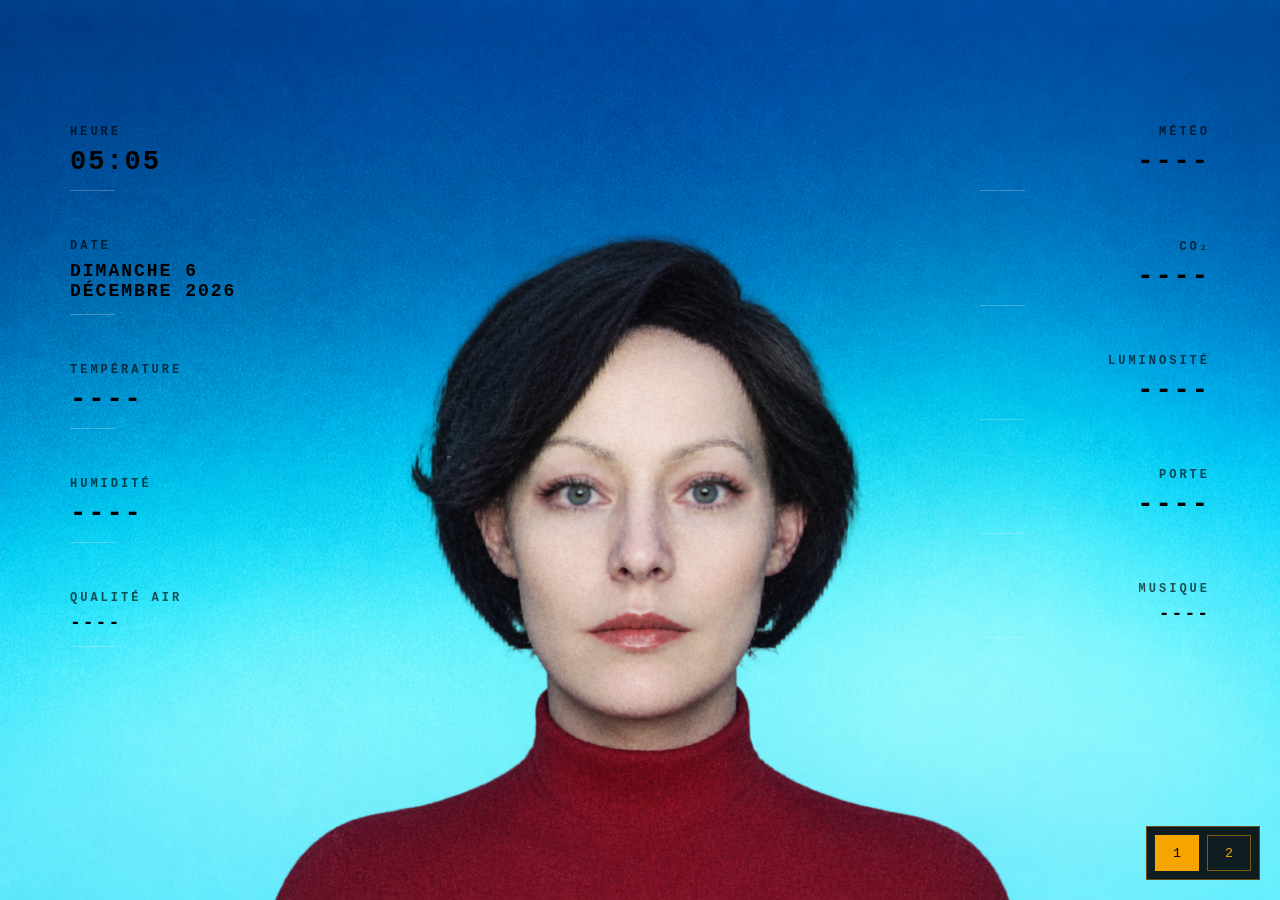
==== commit 55ca2254: "Cassandra Expends Over The World" ====
--- a/cassandra/app/index.html
+++ b/cassandra/app/index.html
@@ -1,963 +1,96 @@
 <!DOCTYPE html>
 <html>
-
 <head>
-
-    <meta charset="UTF-8">
-
-    <title>Cassandra</title>
-
-    <link rel="stylesheet" href="style.css">
-
-    <style>
-
-        /* =========================================================
-           GESTION DES ÉCRANS
-           ========================================================= */
-
-        .appScreen {
-            position: absolute;
-            inset: 0;
-            width: 100%;
-            height: 100%;
-        }
-
-        #transportScreen {
-            display: none;
-            background: #050608;
-            color: #f5a400;
-            font-family: "Courier New", Courier, monospace;
-            overflow: hidden;
-        }
-
-
-        /* =========================================================
-           SÉLECTEUR MANUEL
-           
-           Temporaire : sera remplacé plus tard par la télécommande
-           IKEA via Home Assistant.
-           ========================================================= */
-
-        #screenSelector {
-
-            position: fixed;
-
-            right: 20px;
-            bottom: 20px;
-
-            z-index: 9999;
-
-            display: flex;
-            gap: 8px;
-
-            padding: 8px;
-
-            background: rgba(5, 6, 8, 0.90);
-
-            border: 1px solid rgba(255, 170, 0, 0.35);
-
-            font-family: "Courier New", monospace;
-
-        }
-
-        #screenSelector button {
-
-            min-width: 44px;
-            min-height: 36px;
-
-            padding: 5px 10px;
-
-            background: transparent;
-
-            border: 1px solid rgba(255, 170, 0, 0.45);
-
-            color: #f5a400;
-
-            font-family: inherit;
-
-            cursor: pointer;
-
-        }
-
-        #screenSelector button.active {
-
-            background: #f5a400;
-
-            color: #050608;
-
-        }
-
-        #screenSelector button:hover {
-
-            background: #f5a400;
-
-            color: #050608;
-
-        }
-
-
-        /* =========================================================
-           ÉCRAN IDFM
-           ========================================================= */
-
-        #transportScreen {
-
-            position: absolute;
-
-            inset: 0;
-
-            box-sizing: border-box;
-
-            padding: 55px 75px;
-
-            background:
-
-                radial-gradient(
-                    ellipse at center,
-                    rgba(255, 170, 0, 0.025) 0%,
-                    rgba(0, 0, 0, 0) 70%
-                ),
-
-                #050608;
-
-        }
-
-
-        /* Scanlines CRT */
-
-        #transportScreen::after {
-
-            content: "";
-
-            position: absolute;
-
-            inset: 0;
-
-            pointer-events: none;
-
-            background:
-                repeating-linear-gradient(
-                    to bottom,
-                    rgba(255,255,255,0.018) 0px,
-                    rgba(255,255,255,0.018) 1px,
-                    transparent 1px,
-                    transparent 4px
-                );
-
-            opacity: 0.45;
-
-        }
-
-
-        /* =========================================================
-           EN-TÊTE
-           ========================================================= */
-
-        .transportHeader {
-
-            display: flex;
-
-            align-items: center;
-
-            justify-content: space-between;
-
-            height: 72px;
-
-            border-bottom: 2px solid #f5a400;
-
-        }
-
-        .transportTitle {
-
-            font-size: 42px;
-
-            font-weight: bold;
-
-            letter-spacing: -2px;
-
-            text-transform: uppercase;
-
-        }
-
-        .transportClock {
-
-            font-size: 32px;
-
-            font-weight: bold;
-
-            white-space: nowrap;
-
-        }
-
-
-        /* =========================================================
-           GARE / DIRECTION
-           ========================================================= */
-
-        .transportStation {
-
-            display: flex;
-
-            align-items: baseline;
-
-            gap: 25px;
-
-            margin-top: 22px;
-
-            margin-bottom: 12px;
-
-        }
-
-        .stationLabel {
-
-            font-size: 21px;
-
-            text-transform: uppercase;
-
-        }
-
-        .stationName {
-
-            font-size: 38px;
-
-            font-weight: bold;
-
-        }
-
-        .direction {
-
-            margin-left: auto;
-
-            font-size: 23px;
-
-            text-transform: uppercase;
-
-        }
-
-
-        /* =========================================================
-           LISTE DES TRAINS
-           ========================================================= */
-
-        #departures {
-
-            display: flex;
-
-            flex-direction: column;
-
-        }
-
-
-        .departure {
-
-            display: grid;
-
-            grid-template-columns:
-                100px
-                minmax(250px, 1fr)
-                180px
-                75px;
-
-            align-items: center;
-
-            min-height: 112px;
-
-            border-top: 2px solid #f5a400;
-
-        }
-
-        .departure:last-child {
-
-            border-bottom: 2px solid #f5a400;
-
-        }
-
-
-        /* Icône RER */
-
-        .lineIcon {
-
-            width: 58px;
-            height: 58px;
-
-            border: 3px solid #f5a400;
-
-            display: flex;
-
-            align-items: center;
-            justify-content: center;
-
-            font-size: 27px;
-
-            font-weight: bold;
-
-        }
-
-
-        /* Destination */
-
-        .destination {
-
-            display: flex;
-
-            flex-direction: column;
-
-            min-width: 0;
-
-        }
-
-        .destinationName {
-
-            font-size: 33px;
-
-            font-weight: bold;
-
-            white-space: nowrap;
-
-            overflow: hidden;
-
-            text-overflow: ellipsis;
-
-        }
-
-        .trainInfo {
-
-            margin-top: 3px;
-
-            font-size: 20px;
-
-            white-space: nowrap;
-
-            overflow: hidden;
-
-            text-overflow: ellipsis;
-
-        }
-
-
-        /* Heure */
-
-        .departureTime {
-
-            font-size: 35px;
-
-            font-weight: bold;
-
-            text-align: right;
-
-        }
-
-
-        /* Voie */
-
-        .platform {
-
-            height: 62px;
-
-            width: 62px;
-
-            border: 3px solid #f5a400;
-
-            display: flex;
-
-            align-items: center;
-
-            justify-content: center;
-
-            font-size: 30px;
-
-            font-weight: bold;
-
-            margin-left: auto;
-
-        }
-
-
-        /* =========================================================
-           BANDEAU INFORMATION
-           ========================================================= */
-
-        .transportFooter {
-
-            position: absolute;
-
-            left: 75px;
-
-            right: 75px;
-
-            bottom: 48px;
-
-            height: 65px;
-
-            display: flex;
-
-            align-items: center;
-
-            border-top: 2px solid #f5a400;
-
-            font-size: 22px;
-
-        }
-
-        .warning {
-
-            margin-right: 20px;
-
-            font-size: 28px;
-
-            font-weight: bold;
-
-        }
-
-        #transportMessage {
-
-            white-space: nowrap;
-
-            overflow: hidden;
-
-            text-overflow: ellipsis;
-
-        }
-
-
-        /* =========================================================
-           PETITS ÉCRANS
-           ========================================================= */
-
-        @media (max-width: 1000px) {
-
-            #transportScreen {
-
-                padding: 30px;
-
-            }
-
-            .departure {
-
-                grid-template-columns:
-                    70px
-                    minmax(150px, 1fr)
-                    120px
-                    55px;
-
-            }
-
-            .destinationName {
-
-                font-size: 24px;
-
-            }
-
-            .departureTime {
-
-                font-size: 27px;
-
-            }
-
-            .transportFooter {
-
-                left: 30px;
-                right: 30px;
-
-            }
-
-        }
-
-    </style>
-
+<meta charset="UTF-8">
+<title>Cassandra</title>
+
+<style>
+html, body {
+    margin: 0;
+    padding: 0;
+    width: 100%;
+    height: 100%;
+    overflow: hidden;
+    background: #050608;
+}
+
+#app {
+    position: relative;
+    width: 100%;
+    height: 100%;
+    overflow: hidden;
+}
+
+.appFrame {
+    position: absolute;
+    inset: 0;
+    width: 100%;
+    height: 100%;
+    border: 0;
+    display: none;
+    background: #050608;
+}
+
+.appFrame.active {
+    display: block;
+}
+
+#screenSelector {
+    position: fixed;
+    right: 20px;
+    bottom: 20px;
+    z-index: 9999;
+
+    display: flex;
+    gap: 8px;
+    padding: 8px;
+
+    background: rgba(5, 6, 8, 0.90);
+    border: 1px solid rgba(255, 170, 0, 0.35);
+
+    font-family: "Courier New", monospace;
+}
+
+#screenSelector button {
+    min-width: 44px;
+    min-height: 36px;
+    padding: 5px 10px;
+
+    background: transparent;
+    border: 1px solid rgba(255, 170, 0, 0.45);
+    color: #f5a400;
+
+    font-family: inherit;
+    cursor: pointer;
+}
+
+#screenSelector button.active,
+#screenSelector button:hover {
+    background: #f5a400;
+    color: #050608;
+}
+</style>
 </head>
 
-
 <body>
 
-
-<div id="screen">
-
-
-    <!-- =========================================================
-         ÉCRAN 1 : CASSANDRA
-         ========================================================= -->
-
-    <div
-        id="cassandraScreen"
-        class="appScreen"
-    >
-
-
-        <!-- =====================================
-             BACKGROUND
-             ===================================== -->
-
-        <img
-            id="background"
-            src="images/background.png"
-            alt=""
-        >
-
-
-        <div id="fish">
-
-            <img
-                id="fishImage"
-                src="images/fish/Fish1.png"
-                alt=""
-            >
-
-        </div>
-
-
-        <!-- =====================================
-             CASSANDRA
-             ===================================== -->
-
-        <div id="cassandra">
-
-            <img
-                id="cassandraImage"
-                src="images/cassandraNormal.png"
-                alt="Cassandra"
-            >
-
-            <img
-                id="cassandraBody"
-                src="images/body/cassandraBody.png"
-                alt=""
-            >
-
-            <img
-                id="cassandraEyes"
-                src="images/eyes/Eyes1.png"
-                alt=""
-            >
-
-            <img
-                id="cassandraMouth"
-                src="images/mouth/Mouth1.png"
-                alt=""
-            >
-
-        </div>
-
-
-        <!-- =====================================
-             INFORMATIONS GAUCHE
-             ===================================== -->
-
-        <div id="leftInfo">
-
-            <div class="dataBlock">
-
-                <div class="label">
-                    HEURE
-                </div>
-
-                <div
-                    id="clock"
-                    class="value"
-                >
-                    00:00
-                </div>
-
-            </div>
-
-
-            <div class="dataBlock">
-
-                <div class="label">
-                    DATE
-                </div>
-
-                <div
-                    id="date"
-                    class="value small"
-                >
-                    ----
-                </div>
-
-            </div>
-
-
-            <div class="dataBlock">
-
-                <div class="label">
-                    TEMPÉRATURE
-                </div>
-
-                <div
-                    id="temperature"
-                    class="value"
-                >
-                    ----
-                </div>
-
-            </div>
-
-
-            <div class="dataBlock">
-
-                <div class="label">
-                    HUMIDITÉ
-                </div>
-
-                <div
-                    id="humidity"
-                    class="value"
-                >
-                    ----
-                </div>
-
-            </div>
-
-
-            <div class="dataBlock">
-
-                <div class="label">
-                    QUALITÉ AIR
-                </div>
-
-                <div
-                    id="airQuality"
-                    class="value small"
-                >
-                    ----
-                </div>
-
-            </div>
-
-        </div>
-
-
-        <!-- =====================================
-             INFORMATIONS DROITE
-             ===================================== -->
-
-        <div id="rightInfo">
-
-            <div class="dataBlock">
-
-                <div class="label">
-                    MÉTÉO
-                </div>
-
-                <div
-                    id="weather"
-                    class="value"
-                >
-                    ----
-                </div>
-
-            </div>
-
-
-            <div class="dataBlock">
-
-                <div class="label">
-                    CO₂
-                </div>
-
-                <div
-                    id="co2"
-                    class="value"
-                >
-                    ----
-                </div>
-
-            </div>
-
-
-            <div class="dataBlock">
-
-                <div class="label">
-                    LUMINOSITÉ
-                </div>
-
-                <div
-                    id="brightness"
-                    class="value"
-                >
-                    ----
-                </div>
-
-            </div>
-
-
-            <div class="dataBlock">
-
-                <div class="label">
-                    PORTE
-                </div>
-
-                <div
-                    id="door"
-                    class="value"
-                >
-                    ----
-                </div>
-
-            </div>
-
-
-            <div class="dataBlock">
-
-                <div class="label">
-                    MUSIQUE
-                </div>
-
-                <div
-                    id="music"
-                    class="value small"
-                >
-                    ----
-                </div>
-
-            </div>
-
-        </div>
-
-
-        <!-- =====================================
-             BROUILLARD GLOBAL
-             ===================================== -->
-
-        <div id="mist">
-
-            <img
-                id="mistImage"
-                src="images/mist/Mist9.png"
-                alt=""
-            >
-
-        </div>
-
-
-    </div>
-
-
-    <!-- =========================================================
-         ÉCRAN 2 : TRANSPORTS IDFM
-         ========================================================= -->
-
-    <div
-        id="transportScreen"
-        class="appScreen"
-    >
-
-
-        <!-- EN-TÊTE -->
-
-        <div class="transportHeader">
-
-            <div class="transportTitle">
-                Prochains départs
-            </div>
-
-            <div
-                id="transportClock"
-                class="transportClock"
-            >
-                00:00
-            </div>
-
-        </div>
-
-
-        <!-- GARE -->
-
-        <div class="transportStation">
-
-            <div class="stationLabel">
-                Gare
-            </div>
-
-            <div class="stationName">
-                Sucy - Bonneuil
-            </div>
-
-            <div class="direction">
-                Direction Paris
-            </div>
-
-        </div>
-
-
-        <!-- TRAINS -->
-
-        <div id="departures">
-
-
-            <div class="departure">
-
-                <div class="lineIcon">
-                    A
-                </div>
-
-                <div class="destination">
-
-                    <div class="destinationName">
-                        Paris
-                    </div>
-
-                    <div class="trainInfo">
-                        RER A · Train en approche
-                    </div>
-
-                </div>
-
-                <div class="departureTime">
-                    --:--
-                </div>
-
-                <div class="platform">
-                    -
-                </div>
-
-            </div>
-
-
-            <div class="departure">
-
-                <div class="lineIcon">
-                    A
-                </div>
-
-                <div class="destination">
-
-                    <div class="destinationName">
-                        Paris
-                    </div>
-
-                    <div class="trainInfo">
-                        RER A · Train
-                    </div>
-
-                </div>
-
-                <div class="departureTime">
-                    --:--
-                </div>
-
-                <div class="platform">
-                    -
-                </div>
-
-            </div>
-
-
-            <div class="departure">
-
-                <div class="lineIcon">
-                    A
-                </div>
-
-                <div class="destination">
-
-                    <div class="destinationName">
-                        Paris
-                    </div>
-
-                    <div class="trainInfo">
-                        RER A · Train
-                    </div>
-
-                </div>
-
-                <div class="departureTime">
-                    --:--
-                </div>
-
-                <div class="platform">
-                    -
-                </div>
-
-            </div>
-
-
-            <div class="departure">
-
-                <div class="lineIcon">
-                    A
-                </div>
-
-                <div class="destination">
-
-                    <div class="destinationName">
-                        Paris
-                    </div>
-
-                    <div class="trainInfo">
-                        RER A · Train
-                    </div>
-
-                </div>
-
-                <div class="departureTime">
-                    --:--
-                </div>
-
-                <div class="platform">
-                    -
-                </div>
-
-            </div>
-
-
-            <div class="departure">
-
-                <div class="lineIcon">
-                    A
-                </div>
-
-                <div class="destination">
-
-                    <div class="destinationName">
-                        Paris
-                    </div>
-
-                    <div class="trainInfo">
-                        RER A · Train
-                    </div>
-
-                </div>
-
-                <div class="departureTime">
-                    --:--
-                </div>
-
-                <div class="platform">
-                    -
-                </div>
-
-            </div>
-
-
-        </div>
-
-
-        <!-- MESSAGE -->
-
-        <div class="transportFooter">
-
-            <div class="warning">
-                ⚠
-            </div>
-
-            <div id="transportMessage">
-                Informations trafic — Données temps réel IDFM
-            </div>
-
-        </div>
-
-
-    </div>
-
+<div id="app">
+
+    <iframe
+        id="cassandraFrame"
+        class="appFrame active"
+        src="cassandra.html"
+        title="Cassandra"
+    ></iframe>
+
+    <iframe
+        id="idfmFrame"
+        class="appFrame"
+        src="idfm.html"
+        title="Transports IDFM"
+    ></iframe>
 
 </div>
-
-
-<!-- =========================================================
-     SÉLECTEUR MANUEL
-     TEMPORAIRE
-     ========================================================= -->
 
 <div id="screenSelector">
 
@@ -965,179 +98,103 @@
         type="button"
         id="screenButton1"
         class="active"
-    >
-        1
-    </button>
+    >1</button>
 
     <button
         type="button"
         id="screenButton2"
-    >
-        2
-    </button>
+    >2</button>
 
 </div>
 
-
-<!-- =========================================================
-     JAVASCRIPT
-     ========================================================= -->
-
-<script src="js/config.js"></script>
-<script src="js/clock.js"></script>
-<script src="js/images.js"></script>
-<script src="js/eyes.js"></script>
-<script src="js/fish.js"></script>
-<script src="js/mouth.js"></script>
-<script src="js/expressions.js"></script>
-<script src="js/breathing.js"></script>
-<script src="js/homeassistant.js"></script>
-<script src="js/mist.js"></script>
-<script src="js/behavior.js"></script>
-<script src="app.js"></script>
-
-
 <script>
 
-    /* =========================================================
-       GESTION DES ÉCRANS
-       ========================================================= */
-
-    let currentScreen = 1;
-
-
-    function setScreen(screenNumber) {
-
-        screenNumber = Number(screenNumber);
-
-        if (![1, 2].includes(screenNumber)) {
-            screenNumber = 1;
-        }
-
-        currentScreen = screenNumber;
-
-
-        const cassandraScreen =
-            document.getElementById("cassandraScreen");
-
-        const transportScreen =
-            document.getElementById("transportScreen");
-
-        const button1 =
-            document.getElementById("screenButton1");
-
-        const button2 =
-            document.getElementById("screenButton2");
-
-
-        if (screenNumber === 1) {
-
-            cassandraScreen.style.display = "block";
-            transportScreen.style.display = "none";
-
-            button1.classList.add("active");
-            button2.classList.remove("active");
-
-        }
-
-
-        if (screenNumber === 2) {
-
-            cassandraScreen.style.display = "none";
-            transportScreen.style.display = "block";
-
-            button1.classList.remove("active");
-            button2.classList.add("active");
-
-        }
-
+var currentScreen = 1;
+
+
+function setScreen(screenNumber) {
+
+    screenNumber =
+        Number(screenNumber);
+
+    if (
+        screenNumber !== 1 &&
+        screenNumber !== 2
+    ) {
+        screenNumber = 1;
     }
 
-
-    /* =========================================================
-       BOUTONS MANUELS
-       ========================================================= */
+    currentScreen =
+        screenNumber;
+
+    document
+        .getElementById("cassandraFrame")
+        .classList.toggle(
+            "active",
+            screenNumber === 1
+        );
+
+    document
+        .getElementById("idfmFrame")
+        .classList.toggle(
+            "active",
+            screenNumber === 2
+        );
 
     document
         .getElementById("screenButton1")
-        .addEventListener("click", () => {
-
+        .classList.toggle(
+            "active",
+            screenNumber === 1
+        );
+
+    document
+        .getElementById("screenButton2")
+        .classList.toggle(
+            "active",
+            screenNumber === 2
+        );
+}
+
+
+document
+    .getElementById("screenButton1")
+    .addEventListener(
+        "click",
+        function() {
             setScreen(1);
-
-        });
-
-
-    document
-        .getElementById("screenButton2")
-        .addEventListener("click", () => {
-
+        }
+    );
+
+
+document
+    .getElementById("screenButton2")
+    .addEventListener(
+        "click",
+        function() {
             setScreen(2);
-
-        });
-
-
-    /* =========================================================
-       RACCOURCIS CLAVIER
-       
-       1 = Cassandra
-       2 = IDFM
-       ========================================================= */
-
-    document.addEventListener("keydown", (event) => {
+        }
+    );
+
+
+document.addEventListener(
+    "keydown",
+    function(event) {
 
         if (event.key === "1") {
-
             setScreen(1);
-
         }
 
         if (event.key === "2") {
-
             setScreen(2);
-
-        }
-
-    });
-
-
-    /* =========================================================
-       HORLOGE ÉCRAN IDFM
-       ========================================================= */
-
-    function updateTransportClock() {
-
-        const now = new Date();
-
-        const hours =
-            String(now.getHours()).padStart(2, "0");
-
-        const minutes =
-            String(now.getMinutes()).padStart(2, "0");
-
-        const seconds =
-            String(now.getSeconds()).padStart(2, "0");
-
-
-        document.getElementById("transportClock").textContent =
-            `${hours}:${minutes}:${seconds}`;
-
+        }
     }
-
-
-    updateTransportClock();
-
-    setInterval(updateTransportClock, 1000);
-
-
-    /* =========================================================
-       ÉCRAN PAR DÉFAUT
-       ========================================================= */
-
-    setScreen(1);
+);
+
+
+setScreen(1);
 
 </script>
 
-
 </body>
-
-</html>+</html>
